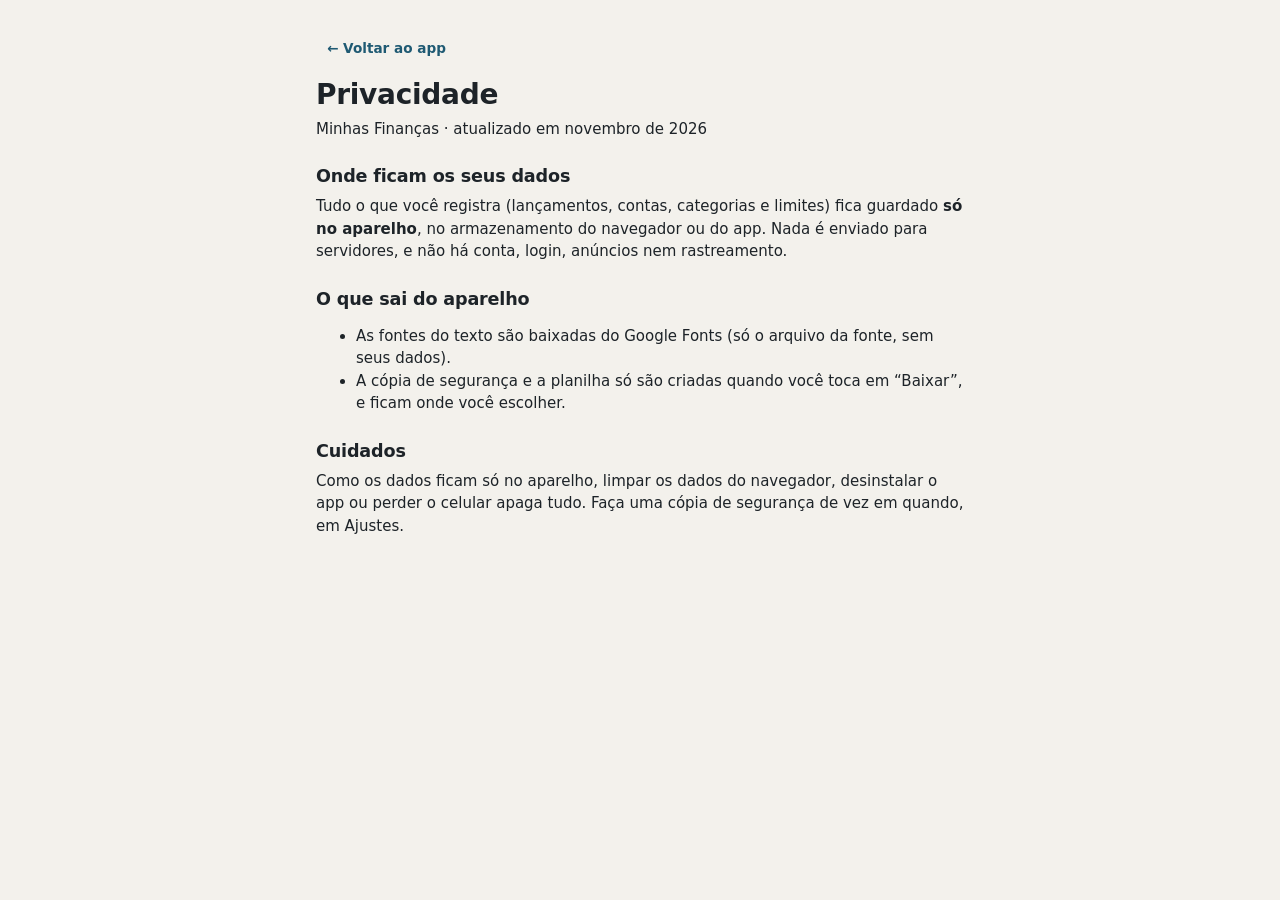
==== privacidade.html @ 42541360 "Minhas Finanças: site e app Android para controlar o dinheiro Gastos, receitas e transferências (com" ====
<!doctype html>
<html lang="pt-BR">
<head>
  <meta charset="utf-8">
  <meta name="viewport" content="width=device-width, initial-scale=1">
  <meta name="robots" content="noindex">
  <title>Privacidade · Minhas Finanças</title>
  <link rel="icon" href="icons/icon-192.png">
  <link rel="stylesheet" href="css/style.css">
  <style>
    .doc { max-width: 680px; margin: 0 auto; padding: 32px 16px 64px; }
    .doc h1 { margin: 14px 0 6px; }
    .doc h2 { margin: 26px 0 8px; }
    .doc p, .doc li { color: var(--ink); }
  </style>
</head>
<body>
  <main class="doc">
    <a href="./" class="btn small ghost">← Voltar ao app</a>
    <h1>Privacidade</h1>
    <p class="muted">Minhas Finanças · atualizado em novembro de 2026</p>

    <h2>Onde ficam os seus dados</h2>
    <p>Tudo o que você registra (lançamentos, contas, categorias e limites) fica guardado <strong>só no aparelho</strong>,
      no armazenamento do navegador ou do app. Nada é enviado para servidores, e não há conta, login, anúncios nem rastreamento.</p>

    <h2>O que sai do aparelho</h2>
    <ul>
      <li>As fontes do texto são baixadas do Google Fonts (só o arquivo da fonte, sem seus dados).</li>
      <li>A cópia de segurança e a planilha só são criadas quando você toca em “Baixar”, e ficam onde você escolher.</li>
    </ul>

    <h2>Cuidados</h2>
    <p>Como os dados ficam só no aparelho, limpar os dados do navegador, desinstalar o app ou perder o celular apaga tudo.
      Faça uma cópia de segurança de vez em quando, em Ajustes.</p>
  </main>
</body>
</html>
---- css/style.css ----
:root {
  --bg: #f3f1ec;
  --surface: #ffffff;
  --surface-2: #f8f6f2;
  --ink: #1d2328;
  --muted: #66707a;
  --line: #e3e0d9;
  --line-strong: #cfcac0;
  --accent: #1f5a73;
  --accent-ink: #ffffff;
  --accent-soft: #dcebf1;
  --ok: #2f7d4f;       --ok-bg: #def2e6;
  --warn: #9a5800;     --warn-bg: #fcefd6;
  --danger: #b42318;   --danger-bg: #fde6e3;
  /* Gráfico de receitas x despesas (validado para daltonismo) */
  --s-receita: #1baf7a;
  --s-despesa: #eb6834;
  --bar: #2a78d6;
  --radius: 14px;
  --shadow: 0 1px 2px rgba(20, 40, 55, 0.06), 0 6px 18px rgba(20, 40, 55, 0.05);
  --sans: 'IBM Plex Sans', 'Segoe UI', system-ui, sans-serif;
  --mono: 'IBM Plex Mono', ui-monospace, Consolas, monospace;
  --display: 'Bricolage Grotesque', 'IBM Plex Sans', system-ui, sans-serif;
  color-scheme: light;
}

/* Tema escuro: automático (segue o aparelho) ou escolhido no botão do topo / Ajustes */
@media (prefers-color-scheme: dark) {
  :root:not([data-theme='light']) {
    --bg: #111518;
    --surface: #1a2024;
    --surface-2: #151a1e;
    --ink: #e8edf0;
    --muted: #97a3ac;
    --line: #2a3238;
    --line-strong: #3d474e;
    --accent: #7cc0dd;
    --accent-ink: #0b2430;
    --accent-soft: #19323d;
    --ok: #6cc28f;       --ok-bg: #17301f;
    --warn: #f0b65a;     --warn-bg: #3a2a12;
    --danger: #f2877c;   --danger-bg: #3a1d1a;
    --s-receita: #199e70;
    --s-despesa: #d95926;
    --bar: #3987e5;
    --shadow: 0 1px 2px rgba(0, 0, 0, 0.35);
    color-scheme: dark;
  }
}

:root[data-theme='dark'] {
  --bg: #111518;
  --surface: #1a2024;
  --surface-2: #151a1e;
  --ink: #e8edf0;
  --muted: #97a3ac;
  --line: #2a3238;
  --line-strong: #3d474e;
  --accent: #7cc0dd;
  --accent-ink: #0b2430;
  --accent-soft: #19323d;
  --ok: #6cc28f;       --ok-bg: #17301f;
  --warn: #f0b65a;     --warn-bg: #3a2a12;
  --danger: #f2877c;   --danger-bg: #3a1d1a;
  --s-receita: #199e70;
  --s-despesa: #d95926;
  --bar: #3987e5;
  --shadow: 0 1px 2px rgba(0, 0, 0, 0.35);
  color-scheme: dark;
}

*, *::before, *::after { box-sizing: border-box; }
[hidden] { display: none !important; }

html { -webkit-text-size-adjust: 100%; }
body {
  margin: 0;
  background: var(--bg);
  color: var(--ink);
  font: 15px/1.5 var(--sans);
  -webkit-font-smoothing: antialiased;
  -webkit-tap-highlight-color: transparent;
}

a { color: var(--accent); }
h1, h2, h3 { font-family: var(--display); font-weight: 700; letter-spacing: -0.01em; line-height: 1.2; margin: 0; }
h1 { font-size: 1.75rem; }
h2 { font-size: 1.1rem; margin-bottom: 12px; }
h2 small { font-family: var(--sans); font-weight: 400; font-size: 0.85rem; }
h3 { font-size: 1rem; }
p { margin: 0 0 8px; }
svg { width: 20px; height: 20px; fill: none; stroke: currentColor; stroke-width: 1.8; stroke-linecap: round; stroke-linejoin: round; flex: none; }
.muted { color: var(--muted); }
.small { font-size: 0.85rem; }
.pos-text { color: var(--ok); }
.neg-text { color: var(--danger); }
.num { font-family: var(--mono); font-variant-numeric: tabular-nums; }

/* ---------- Botões ---------- */

.btn {
  display: inline-flex; align-items: center; justify-content: center; gap: 6px;
  min-height: 40px; padding: 8px 14px;
  border: 1px solid var(--line-strong); border-radius: 10px;
  background: var(--surface); color: var(--ink);
  font: 600 0.92rem var(--sans); text-decoration: none; cursor: pointer;
  transition: background 0.15s, border-color 0.15s;
}
.btn:hover { border-color: var(--muted); }
.btn:disabled { opacity: 0.55; cursor: default; }
.btn svg { width: 18px; height: 18px; }
.btn.primary { background: var(--accent); border-color: var(--accent); color: var(--accent-ink); }
.btn.primary:hover { filter: brightness(1.06); }
.btn.ghost { background: transparent; border-color: transparent; color: var(--accent); }
.btn.ghost:hover { background: var(--accent-soft); }
.btn.danger-ghost { background: transparent; border-color: transparent; color: var(--danger); }
.btn.danger-ghost:hover { background: var(--danger-bg); }
.btn.danger { background: var(--danger); border-color: var(--danger); color: #fff; }
.btn.small { min-height: 32px; padding: 4px 10px; font-size: 0.85rem; }

.icon {
  display: inline-grid; place-items: center; width: 40px; height: 40px;
  border: 0; border-radius: 10px; background: transparent; color: var(--muted);
  font-size: 1.5rem; line-height: 1; cursor: pointer;
}
.icon:hover { background: var(--accent-soft); color: var(--ink); }

:focus-visible { outline: 2px solid var(--accent); outline-offset: 2px; }

.logo { display: inline-block; width: 38px; height: 38px; flex: none; }
.logo svg { width: 100%; height: 100%; stroke: none; }

/* ---------- Topo e navegação ---------- */

.topbar {
  position: sticky; top: 0; z-index: 20;
  display: flex; align-items: center; gap: 16px;
  padding: 10px max(16px, env(safe-area-inset-left)) 10px max(16px, env(safe-area-inset-right));
  padding-top: max(10px, env(safe-area-inset-top));
  background: color-mix(in srgb, var(--bg) 88%, transparent);
  backdrop-filter: blur(10px); -webkit-backdrop-filter: blur(10px);
  border-bottom: 1px solid var(--line);
}
.brand { display: flex; align-items: center; gap: 10px; text-decoration: none; color: var(--ink); }
.brand-text { display: flex; flex-direction: column; line-height: 1.15; }
.brand-text strong { font-family: var(--display); font-size: 1.1rem; }
.brand-text small { color: var(--muted); font-size: 0.78rem; }

.nav { display: flex; gap: 2px; margin: 0 auto; }
.nav a {
  display: flex; align-items: center; gap: 7px;
  padding: 8px 12px; border-radius: 10px;
  color: var(--muted); text-decoration: none; font-weight: 600; font-size: 0.92rem;
}
.nav a:hover { color: var(--ink); background: var(--surface); }
.nav a.on { color: var(--accent); background: var(--accent-soft); }

.top-right { display: flex; align-items: center; gap: 6px; margin-left: auto; }
.theme-btn .moon { display: none; }
.dark .theme-btn .sun { display: none; }
.dark .theme-btn .moon { display: block; }

.view { max-width: 1180px; margin: 0 auto; padding: 24px 16px 48px; outline: none; }

/* Botão de novo lançamento (só no celular; no computador fica no topo de cada tela) */
.fab {
  display: none; position: fixed; z-index: 25;
  right: max(16px, env(safe-area-inset-right)); bottom: calc(84px + env(safe-area-inset-bottom));
  width: 56px; height: 56px; border-radius: 18px; border: 0;
  background: var(--accent); color: var(--accent-ink); box-shadow: 0 6px 20px rgba(0, 0, 0, 0.22);
  place-items: center; cursor: pointer;
}
.fab svg { width: 26px; height: 26px; stroke-width: 2.2; }

@media (max-width: 900px) {
  /* backdrop-filter prenderia o menu fixo dentro do topo */
  .topbar { backdrop-filter: none; -webkit-backdrop-filter: none; background: var(--bg); }
  .nav {
    position: fixed; z-index: 30; left: 0; right: 0; bottom: 0; margin: 0;
    display: grid; grid-template-columns: repeat(5, 1fr);
    padding: 6px 4px calc(6px + env(safe-area-inset-bottom));
    background: var(--surface); border-top: 1px solid var(--line);
  }
  .nav a { flex-direction: column; gap: 2px; padding: 6px 2px; font-size: 0.7rem; justify-content: center; }
  .nav a:hover { background: transparent; }
  .nav a svg { width: 22px; height: 22px; }
  .view { padding-bottom: calc(150px + env(safe-area-inset-bottom)); }
  .install-btn { display: none; }
  .fab { display: grid; }
  .fab.off { display: none; }
  .desk-only { display: none !important; }
}

/* ---------- Páginas ---------- */

.page-head { display: flex; align-items: flex-end; justify-content: space-between; gap: 12px; flex-wrap: wrap; margin-bottom: 18px; }
.page-head p { margin: 4px 0 0; }
.page-actions { display: flex; gap: 8px; flex-wrap: wrap; align-items: center; }

.section { margin-top: 22px; }
.section-head { display: flex; align-items: center; justify-content: space-between; gap: 12px; margin-bottom: 12px; flex-wrap: wrap; }
.section-head h2 { margin: 0; }
.card { background: var(--surface); border: 1px solid var(--line); border-radius: var(--radius); padding: 18px; box-shadow: var(--shadow); }
.section.card { margin-top: 18px; }
.two-col { display: grid; grid-template-columns: 1fr 1fr; gap: 0 18px; align-items: start; }
@media (max-width: 760px) { .two-col { grid-template-columns: 1fr; } }

.banner {
  display: flex; align-items: center; justify-content: space-between; gap: 12px; flex-wrap: wrap;
  padding: 12px 16px; margin-bottom: 18px; border-radius: 12px;
  background: var(--accent-soft); border: 1px solid var(--line);
}
.banner.warn { background: var(--warn-bg); }
.banner p { margin: 0; }

/* Navegação entre meses / anos */
.period { display: inline-flex; align-items: center; gap: 2px; padding: 3px; border-radius: 12px; background: var(--surface); border: 1px solid var(--line); }
.period strong { min-width: 150px; text-align: center; font-family: var(--display); font-size: 1rem; }
.period .icon { width: 36px; height: 36px; }
.period .hoje-btn { margin-left: 2px; }

/* ---------- Números de resumo ---------- */

.stats { display: grid; grid-template-columns: repeat(4, 1fr); gap: 12px; }
@media (max-width: 900px) { .stats { grid-template-columns: repeat(2, 1fr); } }
.stat {
  display: flex; flex-direction: column; gap: 2px; min-width: 0;
  background: var(--surface); border: 1px solid var(--line); border-radius: var(--radius);
  padding: 14px 16px; box-shadow: var(--shadow);
}
.stat-label { color: var(--muted); font-size: 0.82rem; font-weight: 600; }
.stat-value { font-family: var(--display); font-size: 1.55rem; line-height: 1.2; overflow-wrap: anywhere; }
.stat-sub { color: var(--muted); font-size: 0.8rem; }
.stat.pos .stat-value { color: var(--ok); }
.stat.neg .stat-value { color: var(--danger); }
.stat.hero { background: var(--accent); border-color: var(--accent); color: var(--accent-ink); }
.stat.hero .stat-label, .stat.hero .stat-sub { color: inherit; opacity: 0.82; }
@media (max-width: 420px) { .stat-value { font-size: 1.2rem; } .stat { padding: 12px; } }

/* ---------- Listas ---------- */

.list { list-style: none; margin: 0; padding: 0; }
.list-row { display: flex; justify-content: space-between; gap: 12px; padding: 10px 0; border-bottom: 1px solid var(--line); align-items: center; }
.list-row:last-child { border-bottom: 0; }
.list-row small { display: block; color: var(--muted); font-size: 0.82rem; }
.list-row .right { text-align: right; flex: none; display: flex; align-items: center; gap: 8px; }
.list-row .grow { flex: 1; min-width: 0; }
.list-row .grow strong { display: block; overflow: hidden; text-overflow: ellipsis; white-space: nowrap; }
.list-row.clickable { cursor: pointer; border-radius: 8px; padding-left: 8px; padding-right: 8px; margin: 0 -8px; }
.list-row.clickable:hover { background: var(--surface-2); }
.valor { font-family: var(--mono); font-weight: 500; white-space: nowrap; font-variant-numeric: tabular-nums; }
.valor.receita { color: var(--ok); }
.valor.despesa { color: var(--ink); }
.valor.transferencia { color: var(--muted); }
.list-row.pendente .valor { opacity: 0.65; }
@media (max-width: 560px) {
  .list-row .right { flex-direction: column; align-items: flex-end; gap: 4px; }
  .list-row .right .valor { order: -1; }
  .list-row .grow small { overflow: hidden; text-overflow: ellipsis; white-space: nowrap; }
}

.dot { display: inline-grid; place-items: center; width: 36px; height: 36px; border-radius: 11px; flex: none; color: #fff; font: 700 0.9rem var(--display); }
.dot.sm { width: 12px; height: 12px; border-radius: 4px; }
.dot.transf { background: var(--surface-2); color: var(--muted); border: 1px solid var(--line); }
.dot svg { width: 18px; height: 18px; }

.day-head { display: flex; justify-content: space-between; align-items: baseline; margin: 18px 0 2px; color: var(--muted); font-size: 0.82rem; font-weight: 700; text-transform: uppercase; letter-spacing: 0.05em; }
.day-head:first-child { margin-top: 0; }
.day-head .valor { font-size: 0.82rem; text-transform: none; letter-spacing: 0; }

.chips { display: flex; gap: 8px; flex-wrap: wrap; margin-bottom: 14px; }
.chip {
  display: inline-flex; align-items: center; gap: 6px; min-height: 36px; padding: 6px 14px;
  border: 1px solid var(--line-strong); border-radius: 999px; background: var(--surface);
  color: var(--ink); font: 600 0.88rem var(--sans); cursor: pointer;
}
.chip .n { color: var(--muted); font-weight: 500; }
.chip.on { background: var(--accent); border-color: var(--accent); color: var(--accent-ink); }
.chip.on .n { color: inherit; opacity: 0.8; }
@media (max-width: 560px) {
  .chips.scroll { flex-wrap: nowrap; overflow-x: auto; margin-left: -16px; margin-right: -16px; padding: 0 16px 2px; scrollbar-width: none; }
  .chips.scroll .chip { flex: none; }
}

.busca { width: 100%; margin: 0 0 12px; padding: 10px 12px; font: inherit; color: var(--ink); background: var(--surface);
  border: 1px solid var(--line-strong); border-radius: 10px; }
.busca:focus { outline: none; border-color: var(--accent); }

.badge {
  display: inline-flex; align-items: center; gap: 4px; padding: 2px 9px; border-radius: 999px;
  font-size: 0.75rem; font-weight: 600; white-space: nowrap;
  background: var(--surface-2); color: var(--muted); border: 1px solid var(--line);
}
.badge.ok { background: var(--ok-bg); color: var(--ok); border-color: transparent; }
.badge.warn { background: var(--warn-bg); color: var(--warn); border-color: transparent; }
.badge.danger { background: var(--danger-bg); color: var(--danger); border-color: transparent; }
button.badge { cursor: pointer; font-family: var(--sans); }
button.badge:hover { border-color: currentColor; }

.empty-box {
  display: flex; align-items: center; gap: 10px; padding: 16px;
  border: 1px dashed var(--line-strong); border-radius: 12px; color: var(--muted);
}
.empty-box p { margin: 0; }

.resumo-linha { display: flex; gap: 8px 20px; flex-wrap: wrap; margin-bottom: 14px; font-size: 0.9rem; }
.resumo-linha span { color: var(--muted); }
.resumo-linha b { font-family: var(--mono); font-weight: 500; color: var(--ink); }

/* ---------- Barras (gastos por categoria, orçamento) ---------- */

.bars { list-style: none; margin: 0; padding: 0; display: grid; gap: 12px; }
.bar-row { display: grid; gap: 5px; }
.bar-top { display: flex; justify-content: space-between; gap: 10px; align-items: baseline; font-size: 0.9rem; }
.bar-top .nome { display: flex; align-items: center; gap: 8px; font-weight: 600; min-width: 0; }
.bar-top .nome span:last-child { overflow: hidden; text-overflow: ellipsis; white-space: nowrap; }
.bar-top .val { font-family: var(--mono); font-size: 0.85rem; white-space: nowrap; color: var(--muted); }
.bar-top .val b { color: var(--ink); font-weight: 500; }
.track { height: 8px; border-radius: 4px; background: var(--surface-2); border: 1px solid var(--line); overflow: hidden; }
.fill { height: 100%; border-radius: 4px; background: var(--bar); min-width: 2px; }
.bar-row.warn .fill { background: var(--warn); }
.bar-row.over .fill { background: var(--danger); }
.bar-sub { font-size: 0.8rem; color: var(--muted); }
.bar-row.over .bar-sub { color: var(--danger); font-weight: 600; }

/* ---------- Gráfico de colunas (relatórios) ---------- */

.chart { position: relative; }
.chart svg { width: 100%; height: auto; display: block; overflow: visible; stroke: none; stroke-width: 1; }
.chart .grid line { stroke: var(--line); stroke-width: 1; }
.chart .axis text { fill: var(--muted); font-family: var(--sans); }
.chart .r { fill: var(--s-receita); pointer-events: none; }
.chart .d { fill: var(--s-despesa); pointer-events: none; }
.chart .hit { fill: transparent; cursor: pointer; }
.chart .hit:hover, .chart .hit.on { fill: var(--accent-soft); fill-opacity: 0.6; }
.legend { display: flex; gap: 16px; flex-wrap: wrap; margin: 0 0 10px; font-size: 0.85rem; color: var(--muted); }
.legend span { display: inline-flex; align-items: center; gap: 6px; }
.legend i { width: 12px; height: 12px; border-radius: 3px; display: inline-block; }
.legend i.r { background: var(--s-receita); }
.legend i.d { background: var(--s-despesa); }

.tip {
  position: fixed; z-index: 120; pointer-events: none; min-width: 160px;
  padding: 8px 10px; border-radius: 10px; background: var(--surface); color: var(--ink);
  border: 1px solid var(--line-strong); box-shadow: 0 8px 24px rgba(0, 0, 0, 0.18); font-size: 0.85rem;
}
.tip strong { display: block; margin-bottom: 4px; font-family: var(--display); }
.tip div { display: flex; justify-content: space-between; gap: 14px; }
.tip div span { display: inline-flex; align-items: center; gap: 6px; color: var(--muted); }
.tip b { font-family: var(--mono); font-weight: 500; }
.tip i { width: 10px; height: 10px; border-radius: 3px; display: inline-block; }
.tip i.r { background: var(--s-receita); }
.tip i.d { background: var(--s-despesa); }

/* ---------- Tabelas ---------- */

.table-wrap { overflow-x: auto; margin: 0 -18px; padding: 0 18px; -webkit-overflow-scrolling: touch; }
.table { width: 100%; border-collapse: collapse; font-size: 0.9rem; }
.table th, .table td { padding: 9px 10px; text-align: left; border-bottom: 1px solid var(--line); vertical-align: top; }
.table thead th { color: var(--muted); font-size: 0.78rem; font-weight: 600; text-transform: uppercase; letter-spacing: 0.04em; white-space: nowrap; }
.table tbody th { font-weight: 600; white-space: nowrap; }
.table tbody tr:last-child td, .table tbody tr:last-child th { border-bottom: 0; }
.table tfoot th, .table tfoot td { border-top: 2px solid var(--line-strong); border-bottom: 0; font-weight: 600; }
.table .num { text-align: right; font-size: 0.86rem; white-space: nowrap; }
.table tr.futuro > * { color: var(--muted); }
.table tr.clickable { cursor: pointer; }
.table tr.clickable:hover > * { background: var(--surface-2); }

/* ---------- Ajustes ---------- */

.seg { display: inline-flex; padding: 3px; border-radius: 12px; background: var(--surface-2); border: 1px solid var(--line); }
.seg button {
  min-height: 36px; padding: 6px 14px; border: 0; border-radius: 9px; background: transparent;
  color: var(--muted); font: 600 0.88rem var(--sans); cursor: pointer;
}
.seg button.on { background: var(--surface); color: var(--accent); box-shadow: var(--shadow); }
.seg.full { display: flex; }
.seg.full button { flex: 1; }
.seg button.on.t-despesa { color: var(--danger); }
.seg button.on.t-receita { color: var(--ok); }
.btn-row { display: flex; gap: 8px; flex-wrap: wrap; }
.cat-list .list-row { padding: 8px 0; }
.arquivada { opacity: 0.55; }

/* ---------- Formulários ---------- */

dialog {
  width: min(560px, calc(100vw - 24px)); max-height: calc(100dvh - 24px);
  padding: 0; border: 1px solid var(--line); border-radius: 18px;
  background: var(--surface); color: var(--ink); box-shadow: 0 20px 60px rgba(0, 0, 0, 0.25);
}
dialog::backdrop { background: rgba(10, 20, 28, 0.5); }
.dlg { padding: 18px 20px 20px; }
.dlg-head { display: flex; align-items: center; justify-content: space-between; gap: 12px; margin-bottom: 12px; }
.dlg-head h2 { margin: 0; font-size: 1.25rem; }
.dlg-head .icon { margin-right: -8px; }
.dlg-text { font-size: 0.92rem; }
.dlg-actions { display: flex; gap: 8px; align-items: center; margin-top: 18px; flex-wrap: wrap; }
.spacer { flex: 1; }
.form-error { margin: 12px 0 0; padding: 8px 12px; border-radius: 10px; background: var(--danger-bg); color: var(--danger); font-size: 0.9rem; }
@media (max-width: 560px) {
  dialog { width: 100vw; max-width: 100vw; max-height: 92dvh; margin: auto 0 0; border-radius: 18px 18px 0 0; border-bottom: 0; }
  .dlg { padding-bottom: calc(20px + env(safe-area-inset-bottom)); }
}

.fields { display: grid; grid-template-columns: 1fr 1fr; gap: 12px; }
.fields > * { grid-column: 1 / -1; }
.fields > .half { grid-column: auto; }
@media (max-width: 360px) { .fields > .half { grid-column: 1 / -1; } }

.field { display: flex; flex-direction: column; gap: 5px; min-width: 0; margin: 0; border: 0; padding: 0; }
.field > span, .field legend { font-size: 0.82rem; font-weight: 600; color: var(--muted); padding: 0; }
.field input, .field select, .field textarea {
  width: 100%; min-height: 42px; padding: 8px 11px;
  border: 1px solid var(--line-strong); border-radius: 10px;
  background: var(--surface); color: var(--ink); font: inherit;
}
.field textarea { resize: vertical; min-height: 60px; }
.field input:focus, .field select:focus, .field textarea:focus { outline: 2px solid var(--accent); outline-offset: -1px; border-color: transparent; }
.field input[type=color] { padding: 4px; height: 42px; }
.hint { color: var(--muted); font-size: 0.78rem; }
.input-affix { display: flex; align-items: center; border: 1px solid var(--line-strong); border-radius: 10px; background: var(--surface); }
.input-affix:focus-within { outline: 2px solid var(--accent); outline-offset: -1px; border-color: transparent; }
.input-affix input, .field .input-affix input { border: 0; outline: 0 !important; background: transparent; min-width: 0; }
.input-affix i { font-style: normal; color: var(--muted); padding: 0 0 0 12px; font-size: 0.95rem; }
.valor-grande input { font: 600 1.5rem var(--mono); min-height: 54px; }
.valor-grande i { font-size: 1.2rem; }

.check { display: flex; align-items: center; gap: 10px; min-height: 36px; cursor: pointer; font-size: 0.92rem; }
.check input { width: 18px; height: 18px; accent-color: var(--accent); flex: none; }

.cores { display: flex; gap: 8px; flex-wrap: wrap; }
.cores label { position: relative; cursor: pointer; }
.cores input { position: absolute; opacity: 0; pointer-events: none; }
.cores span { display: block; width: 32px; height: 32px; border-radius: 10px; border: 2px solid transparent; }
.cores input:checked + span { box-shadow: 0 0 0 2px var(--surface), 0 0 0 4px var(--ink); }
.cores input:focus-visible + span { outline: 2px solid var(--accent); outline-offset: 4px; }

.limites { display: grid; gap: 8px; max-height: 55vh; overflow-y: auto; margin: 0 -4px; padding: 0 4px; }
.limite-row { display: grid; grid-template-columns: 1fr 150px; gap: 10px; align-items: center; }
.limite-row .nome { display: flex; align-items: center; gap: 8px; font-weight: 600; font-size: 0.92rem; min-width: 0; }
.limite-row .input-affix input { min-height: 40px; padding: 6px 10px; text-align: right; font-family: var(--mono); }

/* ---------- Aviso rápido ---------- */

.toast {
  position: fixed; z-index: 100; left: 50%; bottom: 24px; transform: translate(-50%, 20px);
  max-width: calc(100vw - 32px); padding: 10px 16px; border-radius: 12px;
  background: var(--ink); color: var(--bg); font-weight: 500; font-size: 0.92rem;
  opacity: 0; pointer-events: none; transition: opacity 0.2s, transform 0.2s;
  display: flex; align-items: center; gap: 12px;
}
.toast.show { opacity: 1; transform: translate(-50%, 0); pointer-events: auto; }
.toast button { border: 0; background: transparent; color: var(--accent-soft); font: 700 0.9rem var(--sans); cursor: pointer; padding: 4px; }
@media (max-width: 900px) { .toast { bottom: calc(84px + env(safe-area-inset-bottom)); } }

@media (prefers-reduced-motion: reduce) {
  * { transition: none !important; }
}
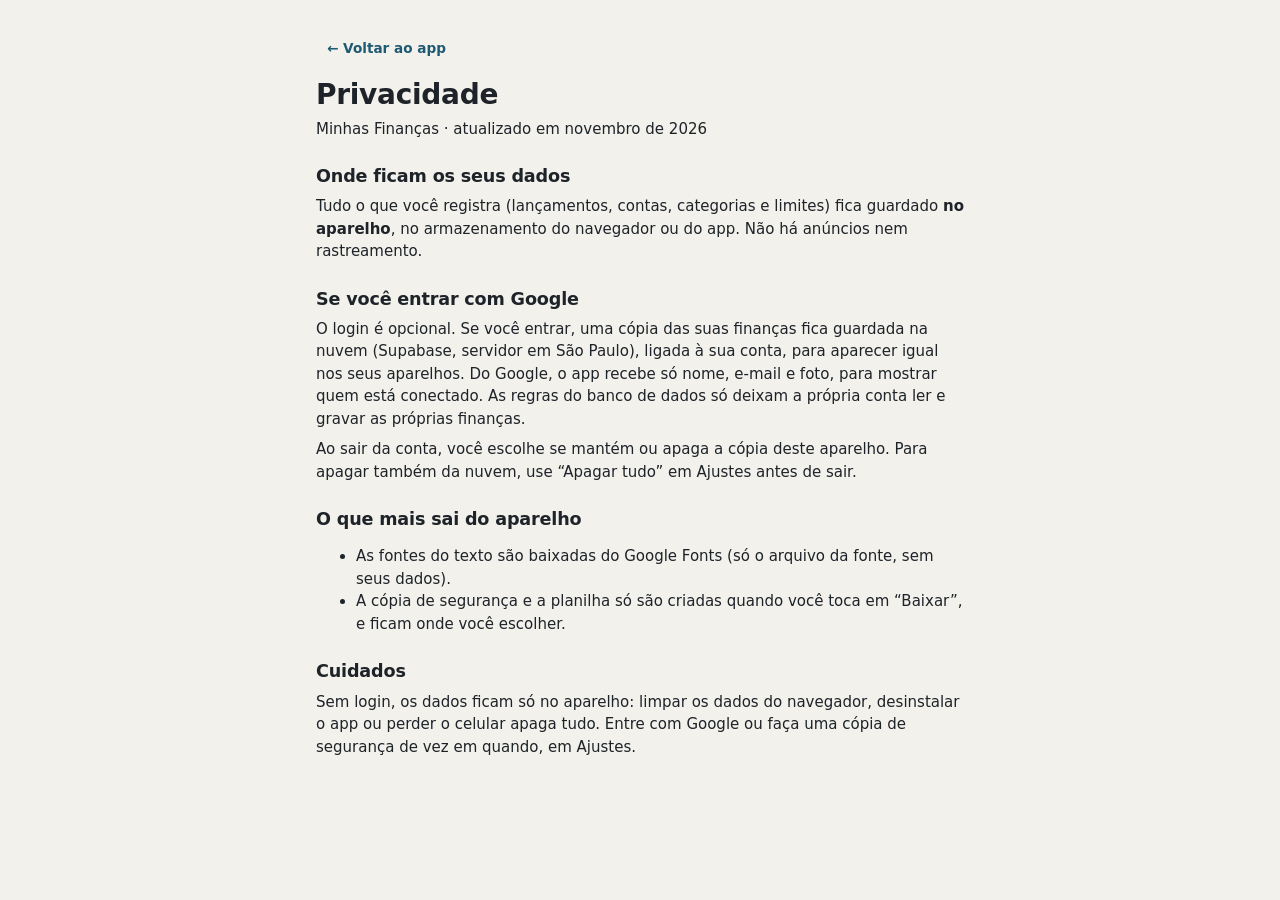
==== commit ad183ee5: "Login com Google (opcional) e sincronização entre aparelhos Entrando com Google em Ajustes, as finan" ====
--- a/privacidade.html
+++ b/privacidade.html
@@ -21,18 +21,25 @@
     <p class="muted">Minhas Finanças · atualizado em novembro de 2026</p>
 
     <h2>Onde ficam os seus dados</h2>
-    <p>Tudo o que você registra (lançamentos, contas, categorias e limites) fica guardado <strong>só no aparelho</strong>,
-      no armazenamento do navegador ou do app. Nada é enviado para servidores, e não há conta, login, anúncios nem rastreamento.</p>
+    <p>Tudo o que você registra (lançamentos, contas, categorias e limites) fica guardado <strong>no aparelho</strong>,
+      no armazenamento do navegador ou do app. Não há anúncios nem rastreamento.</p>
 
-    <h2>O que sai do aparelho</h2>
+    <h2>Se você entrar com Google</h2>
+    <p>O login é opcional. Se você entrar, uma cópia das suas finanças fica guardada na nuvem (Supabase, servidor em São Paulo),
+      ligada à sua conta, para aparecer igual nos seus aparelhos. Do Google, o app recebe só nome, e-mail e foto, para mostrar
+      quem está conectado. As regras do banco de dados só deixam a própria conta ler e gravar as próprias finanças.</p>
+    <p>Ao sair da conta, você escolhe se mantém ou apaga a cópia deste aparelho. Para apagar também da nuvem, use
+      “Apagar tudo” em Ajustes antes de sair.</p>
+
+    <h2>O que mais sai do aparelho</h2>
     <ul>
       <li>As fontes do texto são baixadas do Google Fonts (só o arquivo da fonte, sem seus dados).</li>
       <li>A cópia de segurança e a planilha só são criadas quando você toca em “Baixar”, e ficam onde você escolher.</li>
     </ul>
 
     <h2>Cuidados</h2>
-    <p>Como os dados ficam só no aparelho, limpar os dados do navegador, desinstalar o app ou perder o celular apaga tudo.
-      Faça uma cópia de segurança de vez em quando, em Ajustes.</p>
+    <p>Sem login, os dados ficam só no aparelho: limpar os dados do navegador, desinstalar o app ou perder o celular apaga tudo.
+      Entre com Google ou faça uma cópia de segurança de vez em quando, em Ajustes.</p>
   </main>
 </body>
 </html>
--- a/css/style.css
+++ b/css/style.css
@@ -160,6 +160,38 @@
 .dark .theme-btn .sun { display: none; }
 .dark .theme-btn .moon { display: block; }
 
+/* Conta (foto do Google ou nuvem) com a situação da sincronização */
+.user {
+  position: relative; display: grid; place-items: center; width: 40px; height: 40px; border-radius: 50%;
+  color: var(--muted); text-decoration: none;
+}
+.user:hover { background: var(--accent-soft); color: var(--ink); }
+.avatar {
+  display: inline-grid; place-items: center; width: 32px; height: 32px; border-radius: 50%;
+  background: var(--accent-soft); color: var(--accent); font-weight: 700; object-fit: cover;
+}
+.avatar.big { width: 52px; height: 52px; font-size: 1.3rem; }
+.sync-dot {
+  position: absolute; right: 3px; bottom: 3px; width: 11px; height: 11px; border-radius: 50%;
+  border: 2px solid var(--bg); background: var(--muted);
+}
+.sync-dot.ok { background: var(--ok); }
+.sync-dot.pendente, .sync-dot.sincronizando { background: var(--accent); }
+.sync-dot.offline { background: var(--warn); }
+.sync-dot.erro { background: var(--danger); }
+.sync-status { display: flex; align-items: center; gap: 8px; margin: 10px 0 14px; font-size: 0.9rem; }
+.sync-status .sync-dot { position: static; border: 0; flex: none; }
+.sync-status.erro { color: var(--danger); }
+.conta-card { display: flex; align-items: center; gap: 14px; flex-wrap: wrap; }
+.conta-card > div { flex: 1; min-width: 180px; }
+.conta-card small { display: block; color: var(--muted); }
+.btn.google { min-height: 46px; font-size: 0.98rem; }
+.btn.google svg { width: 20px; height: 20px; stroke: none; }
+.escolha { display: grid; gap: 8px; margin-top: 12px; }
+.escolha .btn { flex-direction: column; align-items: flex-start; gap: 2px; text-align: left; min-height: 52px; padding: 9px 14px; }
+.escolha .btn small { display: block; font-weight: 400; color: var(--muted); }
+.escolha .btn.primary small { color: inherit; opacity: 0.85; }
+
 .view { max-width: 1180px; margin: 0 auto; padding: 24px 16px 48px; outline: none; }
 
 /* Botão de novo lançamento (só no celular; no computador fica no topo de cada tela) */
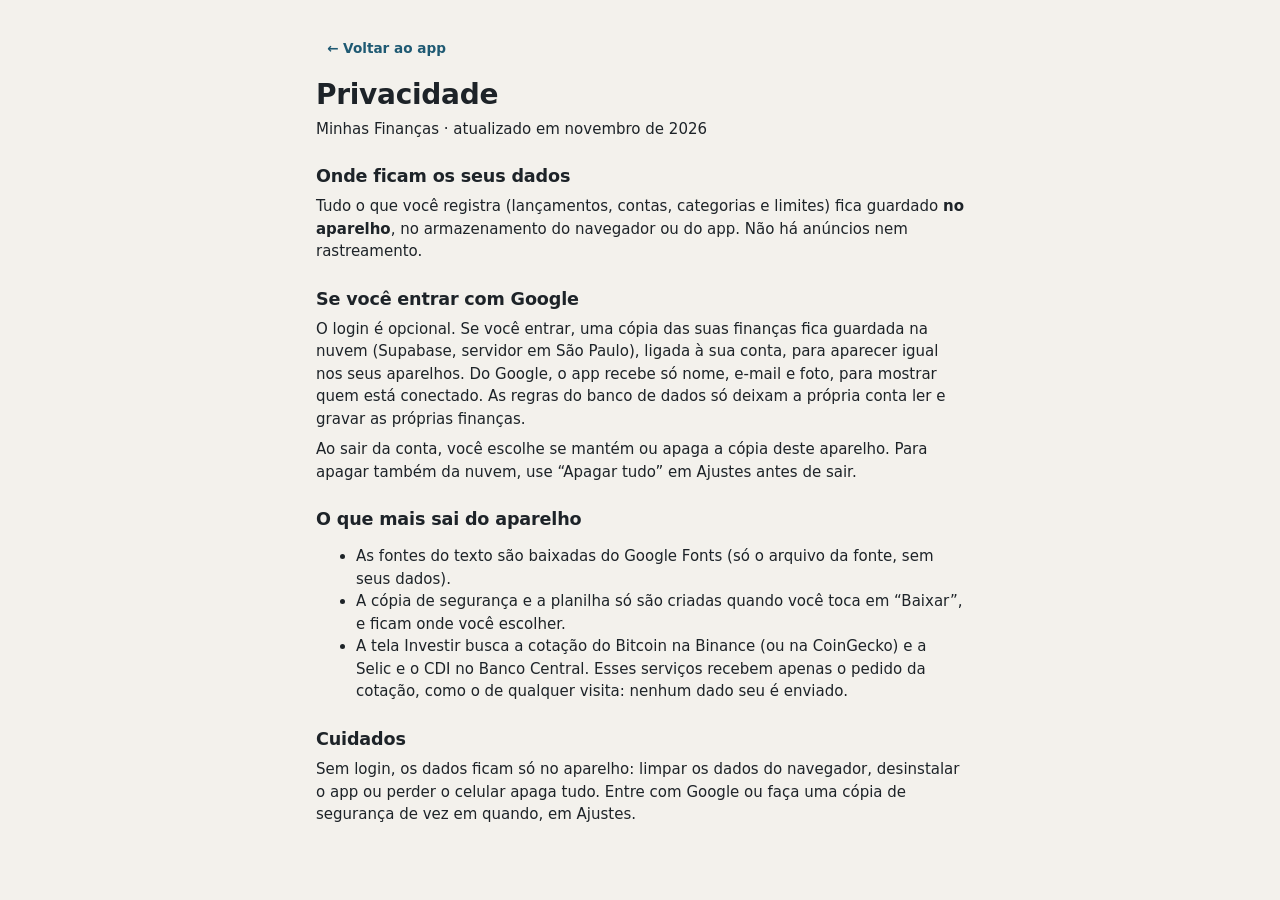
==== commit 1ff1848f: "Telas Balanço e Investir, com as funções da planilha Finanças Balanço: caixa, dívidas e saldo (atual" ====
--- a/privacidade.html
+++ b/privacidade.html
@@ -35,6 +35,7 @@
     <ul>
       <li>As fontes do texto são baixadas do Google Fonts (só o arquivo da fonte, sem seus dados).</li>
       <li>A cópia de segurança e a planilha só são criadas quando você toca em “Baixar”, e ficam onde você escolher.</li>
+      <li>A tela Investir busca a cotação do Bitcoin na Binance (ou na CoinGecko) e a Selic e o CDI no Banco Central. Esses serviços recebem apenas o pedido da cotação, como o de qualquer visita: nenhum dado seu é enviado.</li>
     </ul>
 
     <h2>Cuidados</h2>
--- a/css/style.css
+++ b/css/style.css
@@ -203,21 +203,24 @@
   place-items: center; cursor: pointer;
 }
 .fab svg { width: 26px; height: 26px; stroke-width: 2.2; }
-
-@media (max-width: 900px) {
+.ajustes-topo { display: none; }
+
+@media (max-width: 1180px) {
   /* backdrop-filter prenderia o menu fixo dentro do topo */
   .topbar { backdrop-filter: none; -webkit-backdrop-filter: none; background: var(--bg); }
   .nav {
     position: fixed; z-index: 30; left: 0; right: 0; bottom: 0; margin: 0;
-    display: grid; grid-template-columns: repeat(5, 1fr);
-    padding: 6px 4px calc(6px + env(safe-area-inset-bottom));
+    display: grid; grid-template-columns: repeat(6, 1fr);
+    padding: 6px 2px calc(6px + env(safe-area-inset-bottom));
     background: var(--surface); border-top: 1px solid var(--line);
   }
-  .nav a { flex-direction: column; gap: 2px; padding: 6px 2px; font-size: 0.7rem; justify-content: center; }
+  .nav a { flex-direction: column; gap: 2px; padding: 6px 0; font-size: 0.66rem; justify-content: center; min-width: 0; }
+  /* Sem espaço para sete itens: Ajustes vai para o topo */
+  .nav a[data-route="ajustes"] { display: none; }
+  .ajustes-topo { display: inline-grid; }
   .nav a:hover { background: transparent; }
   .nav a svg { width: 22px; height: 22px; }
   .view { padding-bottom: calc(150px + env(safe-area-inset-bottom)); }
-  .install-btn { display: none; }
   .fab { display: grid; }
   .fab.off { display: none; }
   .desk-only { display: none !important; }
@@ -268,6 +271,27 @@
 .stat.hero { background: var(--accent); border-color: var(--accent); color: var(--accent-ink); }
 .stat.hero .stat-label, .stat.hero .stat-sub { color: inherit; opacity: 0.82; }
 @media (max-width: 420px) { .stat-value { font-size: 1.2rem; } .stat { padding: 12px; } }
+
+.stats.stats-2 { grid-template-columns: repeat(2, 1fr); }
+
+/* ---------- Balanço e Investir ---------- */
+
+.nota { margin: 12px 0 0; }
+.total-lista { display: flex; justify-content: space-between; align-items: baseline; margin: 10px 0 0; padding-top: 10px; border-top: 2px solid var(--line-strong); }
+.tabela-faturas th, .tabela-faturas td { vertical-align: middle; padding-top: 5px; padding-bottom: 5px; }
+.celula-valor { width: 46%; }
+.celula-valor .input-affix { max-width: 170px; }
+.celula-valor input { width: 100%; min-height: 36px; padding: 4px 10px 4px 6px; font: inherit; font-family: var(--mono); font-size: 0.9rem; color: inherit; text-align: right; }
+.moedas { display: grid; grid-template-columns: 1fr 1fr; gap: 18px; }
+@media (max-width: 760px) { .moedas { grid-template-columns: 1fr; } }
+.moeda h3 { margin: 0 0 4px; font-size: 0.95rem; }
+.moeda .table th { white-space: normal; font-weight: 500; color: var(--muted); }
+.moeda .table td { color: var(--ink); }
+.campos-linha { display: grid; grid-template-columns: repeat(2, minmax(0, 1fr)); gap: 12px; margin-top: 14px; }
+.campos-linha.tres { grid-template-columns: repeat(3, minmax(0, 1fr)); margin-top: 0; }
+@media (max-width: 420px) { .campos-linha.tres { gap: 8px; } }
+[data-act="usar-taxa"].on { border-color: var(--accent); color: var(--accent); }
+#rendBox { margin-top: 14px; }
 
 /* ---------- Listas ---------- */
 
@@ -484,8 +508,40 @@
 }
 .toast.show { opacity: 1; transform: translate(-50%, 0); pointer-events: auto; }
 .toast button { border: 0; background: transparent; color: var(--accent-soft); font: 700 0.9rem var(--sans); cursor: pointer; padding: 4px; }
-@media (max-width: 900px) { .toast { bottom: calc(84px + env(safe-area-inset-bottom)); } }
+@media (max-width: 1180px) { .toast { bottom: calc(84px + env(safe-area-inset-bottom)); } }
 
 @media (prefers-reduced-motion: reduce) {
   * { transition: none !important; }
 }
+
+/* Tabela de faturas: colunas fixas, para o campo do valor caber no celular */
+.table.tabela-faturas { table-layout: fixed; }
+.table.tabela-faturas th, .table.tabela-faturas td { vertical-align: middle; padding-left: 6px; padding-right: 6px; }
+.table.tabela-faturas th:nth-child(1) { width: 25%; }
+.table.tabela-faturas th:nth-child(2) { width: 39%; }
+.table.tabela-faturas thead th { white-space: normal; }
+.celula-valor { width: auto; }
+.celula-valor .input-affix { width: 100%; }
+.celula-valor .input-affix i { padding-left: 8px; font-size: 0.85rem; }
+.celula-valor input { flex: 1; width: 0; }
+
+/* Celular: o topo não comporta o texto do botão */
+@media (max-width: 480px) {
+  .brand-text small { display: none; }
+  .install-btn:not([hidden]) { width: 36px; height: 36px; min-height: 0; padding: 0; font-size: 0; flex: none; border-radius: 50%; justify-content: center; box-shadow: none; }
+  .install-btn::before { content: ''; width: 18px; height: 18px; background: currentColor; -webkit-mask: url("data:image/svg+xml,%3Csvg xmlns='http://www.w3.org/2000/svg' viewBox='0 0 24 24' fill='none' stroke='%23000' stroke-width='2.2' stroke-linecap='round' stroke-linejoin='round'%3E%3Cpath d='M12 4v11M7 11l5 5 5-5M5 20h14'/%3E%3C/svg%3E") center / contain no-repeat; mask: url("data:image/svg+xml,%3Csvg xmlns='http://www.w3.org/2000/svg' viewBox='0 0 24 24' fill='none' stroke='%23000' stroke-width='2.2' stroke-linecap='round' stroke-linejoin='round'%3E%3Cpath d='M12 4v11M7 11l5 5 5-5M5 20h14'/%3E%3C/svg%3E") center / contain no-repeat; }
+  .install-btn[data-apk-pronto='app'] { background: none; color: var(--muted); border: 1px solid var(--line-strong); }
+  .install-btn[data-apk-pronto='app']::before { -webkit-mask-image: url("data:image/svg+xml,%3Csvg xmlns='http://www.w3.org/2000/svg' viewBox='0 0 24 24' fill='none' stroke='%23000' stroke-width='2.2' stroke-linecap='round' stroke-linejoin='round'%3E%3Cpath d='M20 12a8 8 0 1 1-2.3-5.7M20 3v5h-5'/%3E%3C/svg%3E"); mask-image: url("data:image/svg+xml,%3Csvg xmlns='http://www.w3.org/2000/svg' viewBox='0 0 24 24' fill='none' stroke='%23000' stroke-width='2.2' stroke-linecap='round' stroke-linejoin='round'%3E%3Cpath d='M20 12a8 8 0 1 1-2.3-5.7M20 3v5h-5'/%3E%3C/svg%3E"); }
+  .nav a { font-size: 0.62rem; letter-spacing: -0.01em; }
+}
+
+/* Celular bem estreito: fica o logo, e os números cabem */
+@media (max-width: 349px) {
+  .brand-text { display: none; }
+  .nav a { font-size: 0.58rem; }
+  .celula-valor .input-affix i { display: none; }
+  .celula-valor input { padding-left: 8px; }
+  .table.tabela-faturas th { font-size: 0.8rem; }
+  .table .num { font-size: 0.8rem; }
+  .table th, .table td { padding-left: 6px; padding-right: 6px; }
+}
